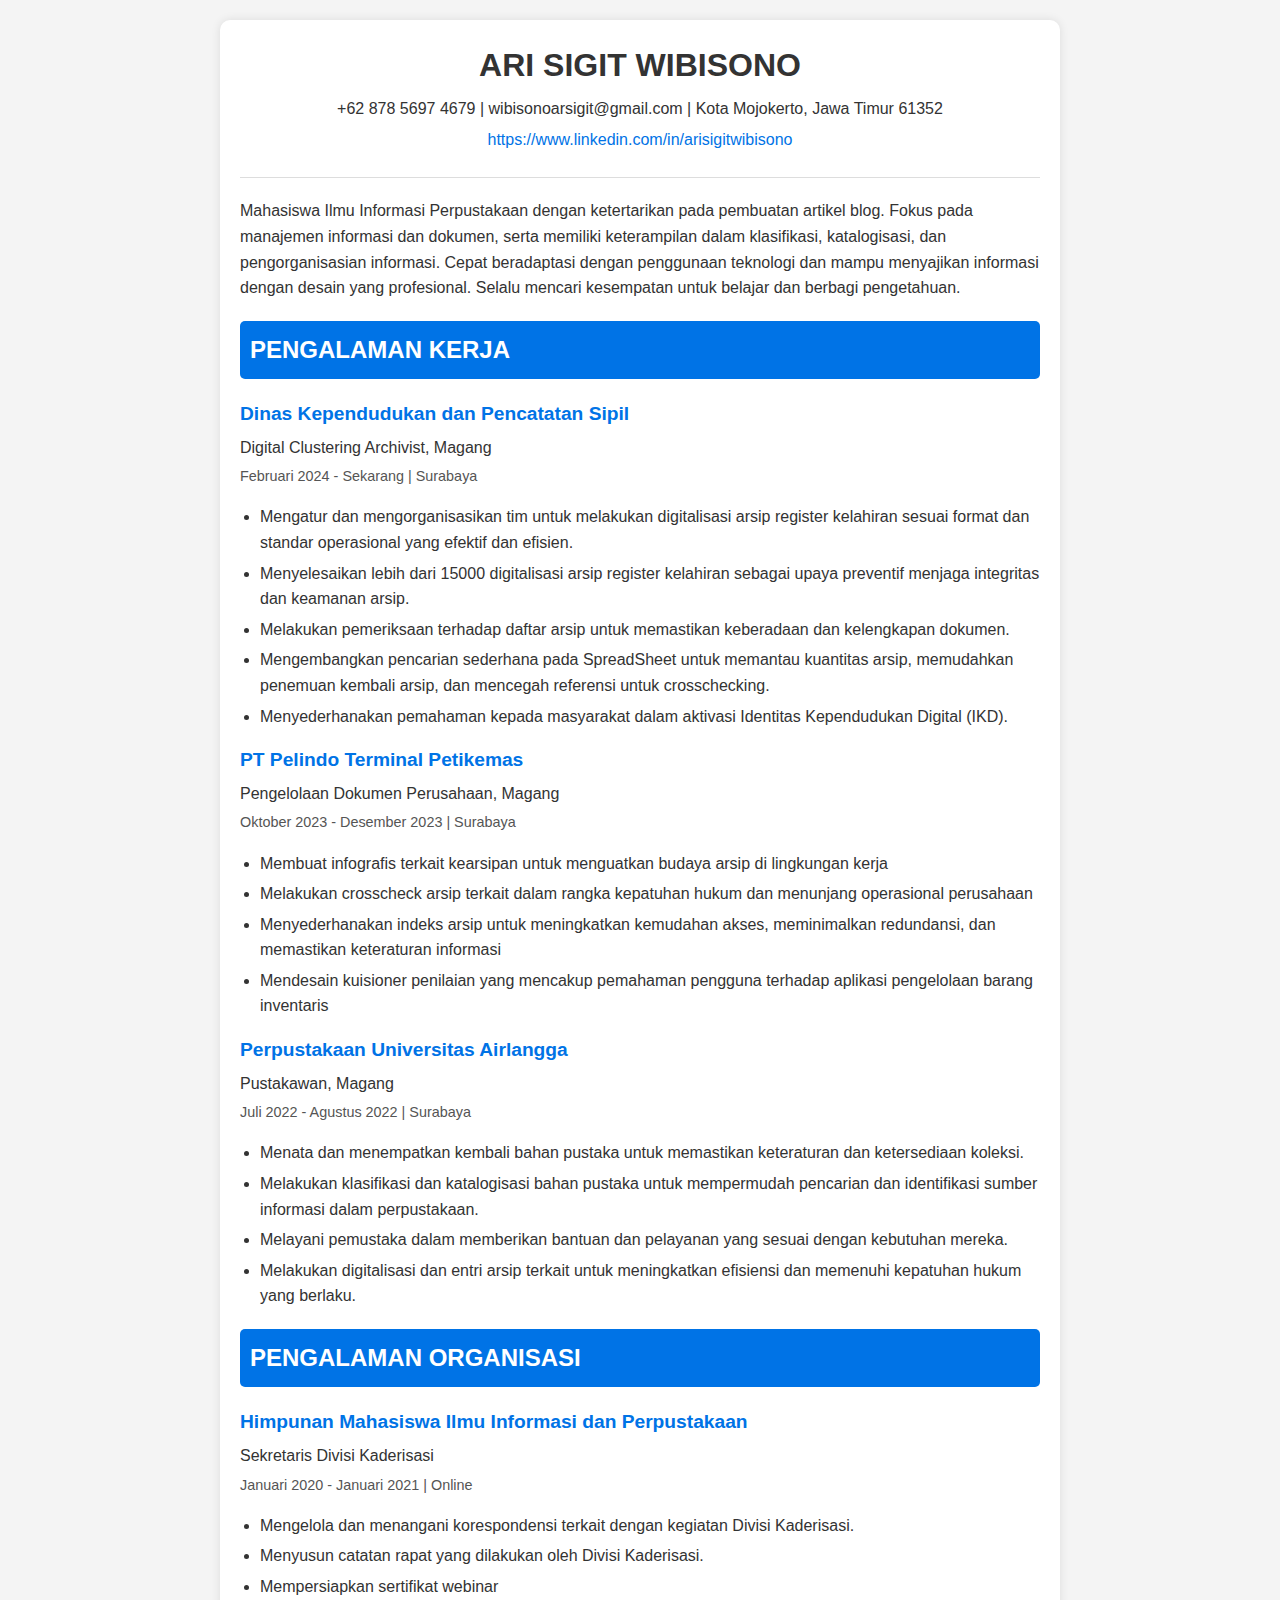
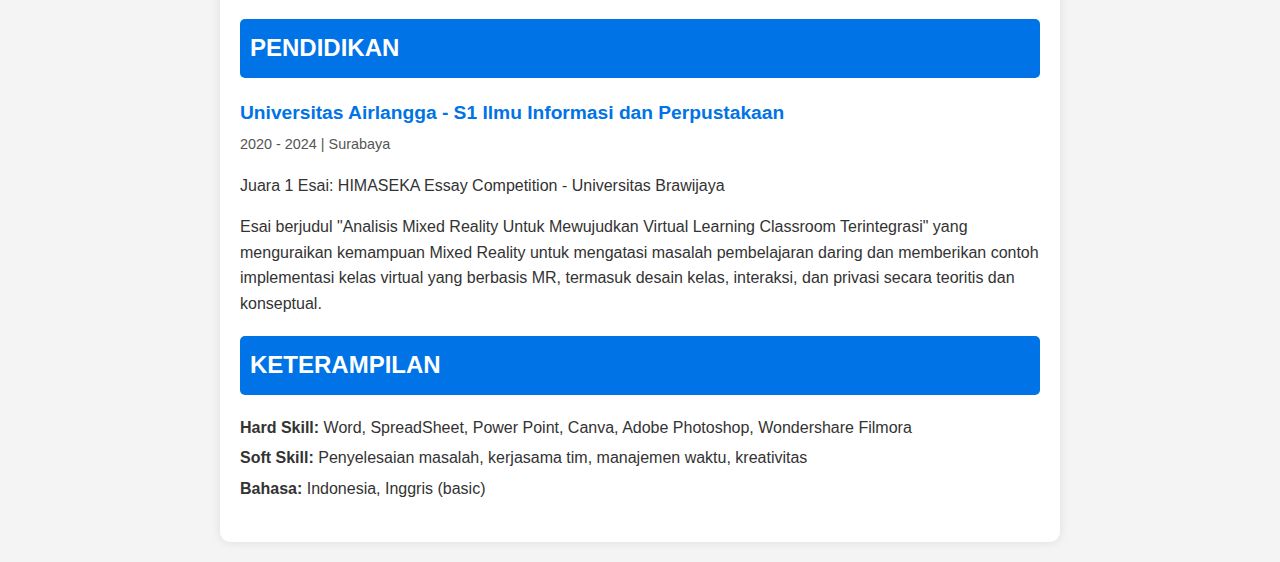
==== index.html @ f79d6c7e "Create index.html" ====
<!DOCTYPE html>
<html lang="en">
<head>
    <meta charset="UTF-8">
    <meta name="viewport" content="width=device-width, initial-scale=1.0">
    <title>Resume of Ari Sigit Wibisono</title>
    <style>
        body {
            font-family: Arial, sans-serif;
            line-height: 1.6;
            color: #333;
            background-color: #f4f4f4;
            margin: 0;
            padding: 20px;
        }

        .container {
            max-width: 800px;
            margin: auto;
            background: #fff;
            padding: 20px;
            border-radius: 10px;
            box-shadow: 0 0 10px rgba(0, 0, 0, 0.1);
        }

        header {
            text-align: center;
            border-bottom: 1px solid #ddd;
            padding-bottom: 20px;
        }

        header h1 {
            margin: 0;
            font-size: 2em;
            color: #333;
        }

        header p {
            margin: 5px 0;
        }

        header a {
            color: #0073e6;
            text-decoration: none;
        }

        section {
            margin: 20px 0;
        }

        h2 {
            background: #0073e6;
            color: #fff;
            padding: 10px;
            border-radius: 5px;
        }

        .job, .org, .edu {
            margin: 10px 0;
        }

        h3 {
            margin: 0;
            font-size: 1.2em;
            color: #0073e6;
        }

        h4 {
            margin: 5px 0;
            font-size: 1em;
            font-weight: normal;
        }

        h5 {
            margin: 5px 0;
            font-size: 0.9em;
            font-weight: normal;
            color: #555;
        }

        ul {
            list-style-type: disc;
            padding-left: 20px;
        }

        ul li {
            margin: 5px 0;
        }

        .skills ul {
            list-style-type: none;
            padding: 0;
        }

        .skills ul li {
            margin: 5px 0;
        }
    </style>
</head>
<body>
    <div class="container">
        <header>
            <h1>ARI SIGIT WIBISONO</h1>
            <p>+62 878 5697 4679 | wibisonoarsigit@gmail.com | Kota Mojokerto, Jawa Timur 61352</p>
            <p><a href="https://www.linkedin.com/in/arisigitwibisono">https://www.linkedin.com/in/arisigitwibisono</a></p>
        </header>
        <section class="summary">
            <p>Mahasiswa Ilmu Informasi Perpustakaan dengan ketertarikan pada pembuatan artikel blog. Fokus pada manajemen informasi dan dokumen, serta memiliki keterampilan dalam klasifikasi, katalogisasi, dan pengorganisasian informasi. Cepat beradaptasi dengan penggunaan teknologi dan mampu menyajikan informasi dengan desain yang profesional. Selalu mencari kesempatan untuk belajar dan berbagi pengetahuan.</p>
        </section>
        <section class="experience">
            <h2>PENGALAMAN KERJA</h2>
            <div class="job">
                <h3>Dinas Kependudukan dan Pencatatan Sipil</h3>
                <h4>Digital Clustering Archivist, Magang</h4>
                <h5>Februari 2024 - Sekarang | Surabaya</h5>
                <ul>
                    <li>Mengatur dan mengorganisasikan tim untuk melakukan digitalisasi arsip register kelahiran sesuai format dan standar operasional yang efektif dan efisien.</li>
                    <li>Menyelesaikan lebih dari 15000 digitalisasi arsip register kelahiran sebagai upaya preventif menjaga integritas dan keamanan arsip.</li>
                    <li>Melakukan pemeriksaan terhadap daftar arsip untuk memastikan keberadaan dan kelengkapan dokumen.</li>
                    <li>Mengembangkan pencarian sederhana pada SpreadSheet untuk memantau kuantitas arsip, memudahkan penemuan kembali arsip, dan mencegah referensi untuk crosschecking.</li>
                    <li>Menyederhanakan pemahaman kepada masyarakat dalam aktivasi Identitas Kependudukan Digital (IKD).</li>
                </ul>
            </div>
            <div class="job">
                <h3>PT Pelindo Terminal Petikemas</h3>
                <h4>Pengelolaan Dokumen Perusahaan, Magang</h5>
                <h5>Oktober 2023 - Desember 2023 | Surabaya</h5>
                <ul>
                    <li>Membuat infografis terkait kearsipan untuk menguatkan budaya arsip di lingkungan kerja</li>
                    <li>Melakukan crosscheck arsip terkait dalam rangka kepatuhan hukum dan menunjang operasional perusahaan</li>
                    <li>Menyederhanakan indeks arsip untuk meningkatkan kemudahan akses, meminimalkan redundansi, dan memastikan keteraturan informasi</li>
                    <li>Mendesain kuisioner penilaian yang mencakup pemahaman pengguna terhadap aplikasi pengelolaan barang inventaris</li>
                </ul>
            </div>
            <div class="job">
                <h3>Perpustakaan Universitas Airlangga</h3>
                <h4>Pustakawan, Magang</h4>
                <h5>Juli 2022 - Agustus 2022 | Surabaya</h5>
                <ul>
                    <li>Menata dan menempatkan kembali bahan pustaka untuk memastikan keteraturan dan ketersediaan koleksi.</li>
                    <li>Melakukan klasifikasi dan katalogisasi bahan pustaka untuk mempermudah pencarian dan identifikasi sumber informasi dalam perpustakaan.</li>
                    <li>Melayani pemustaka dalam memberikan bantuan dan pelayanan yang sesuai dengan kebutuhan mereka.</li>
                    <li>Melakukan digitalisasi dan entri arsip terkait untuk meningkatkan efisiensi dan memenuhi kepatuhan hukum yang berlaku.</li>
                </ul>
            </div>
        </section>
        <section class="organization">
            <h2>PENGALAMAN ORGANISASI</h2>
            <div class="org">
                <h3>Himpunan Mahasiswa Ilmu Informasi dan Perpustakaan</h3>
                <h4>Sekretaris Divisi Kaderisasi</h4>
                <h5>Januari 2020 - Januari 2021 | Online</h5>
                <ul>
                    <li>Mengelola dan menangani korespondensi terkait dengan kegiatan Divisi Kaderisasi.</li>
                    <li>Menyusun catatan rapat yang dilakukan oleh Divisi Kaderisasi.</li>
                    <li>Mempersiapkan sertifikat webinar</li>
                </ul>
            </div>
        </section>
        <section class="education">
            <h2>PENDIDIKAN</h2>
            <div class="edu">
                <h3>Universitas Airlangga - S1 Ilmu Informasi dan Perpustakaan</h3>
                <h5>2020 - 2024 | Surabaya</h5>
                <p>Juara 1 Esai: HIMASEKA Essay Competition - Universitas Brawijaya</p>
                <p>Esai berjudul "Analisis Mixed Reality Untuk Mewujudkan Virtual Learning Classroom Terintegrasi" yang menguraikan kemampuan Mixed Reality untuk mengatasi masalah pembelajaran daring dan memberikan contoh implementasi kelas virtual yang berbasis MR, termasuk desain kelas, interaksi, dan privasi secara teoritis dan konseptual.</p>
            </div>
        </section>
        <section class="skills">
            <h2>KETERAMPILAN</h2>
            <ul>
                <li><strong>Hard Skill:</strong> Word, SpreadSheet, Power Point, Canva, Adobe Photoshop, Wondershare Filmora</li>
                <li><strong>Soft Skill:</strong> Penyelesaian masalah, kerjasama tim, manajemen waktu, kreativitas</li>
                <li><strong>Bahasa:</strong> Indonesia, Inggris (basic)</li>
            </ul>
        </section>
    </div>
</body>
</html>
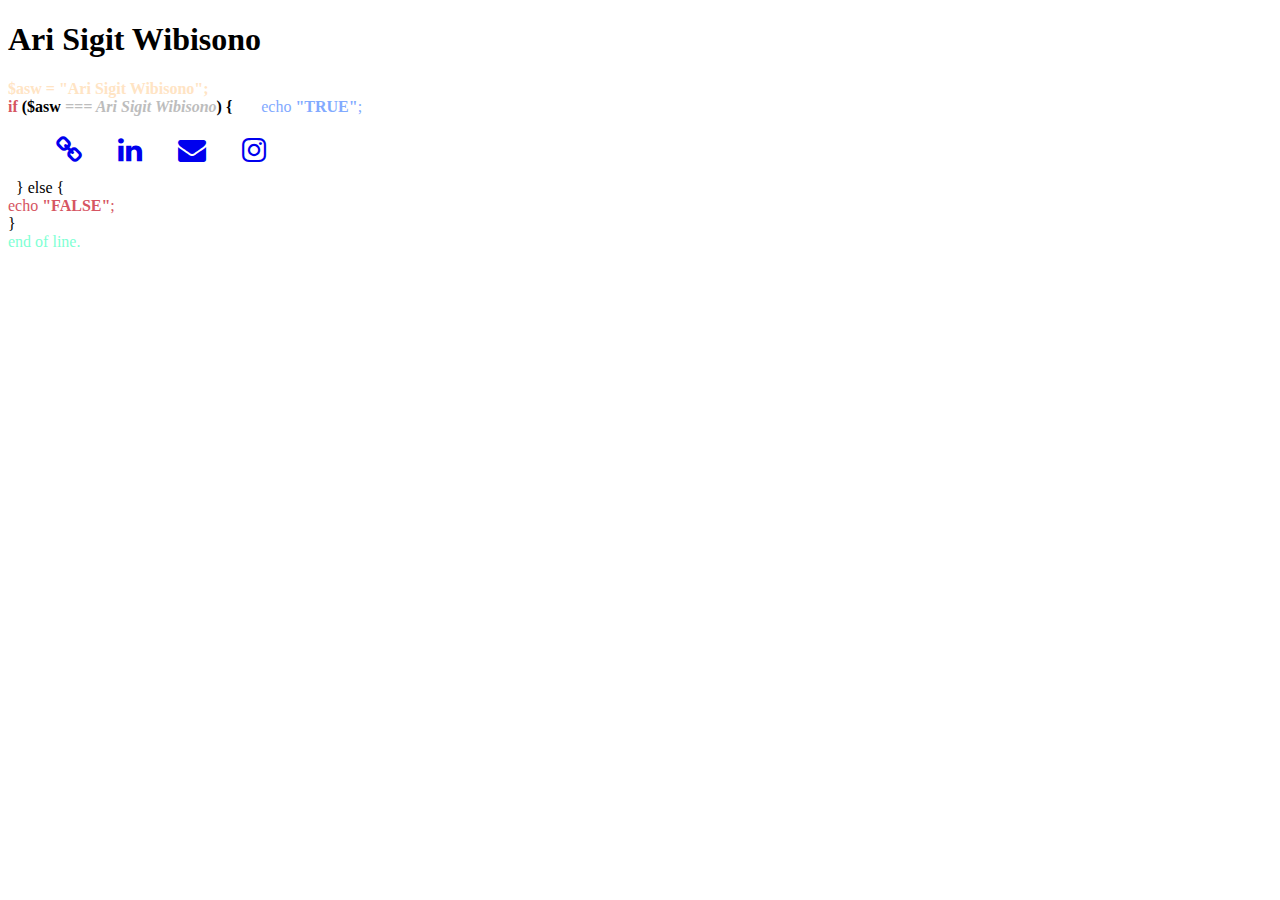
==== commit cd224879: "Update index.html" ====
--- a/index.html
+++ b/index.html
@@ -1,179 +1,54 @@
 <!DOCTYPE html>
-<html lang="en">
+<html lang="en" >
 <head>
-    <meta charset="UTF-8">
-    <meta name="viewport" content="width=device-width, initial-scale=1.0">
-    <title>Resume of Ari Sigit Wibisono</title>
-    <style>
-        body {
-            font-family: Arial, sans-serif;
-            line-height: 1.6;
-            color: #333;
-            background-color: #f4f4f4;
-            margin: 0;
-            padding: 20px;
-        }
-
-        .container {
-            max-width: 800px;
-            margin: auto;
-            background: #fff;
-            padding: 20px;
-            border-radius: 10px;
-            box-shadow: 0 0 10px rgba(0, 0, 0, 0.1);
-        }
-
-        header {
-            text-align: center;
-            border-bottom: 1px solid #ddd;
-            padding-bottom: 20px;
-        }
-
-        header h1 {
-            margin: 0;
-            font-size: 2em;
-            color: #333;
-        }
-
-        header p {
-            margin: 5px 0;
-        }
-
-        header a {
-            color: #0073e6;
-            text-decoration: none;
-        }
-
-        section {
-            margin: 20px 0;
-        }
-
-        h2 {
-            background: #0073e6;
-            color: #fff;
-            padding: 10px;
-            border-radius: 5px;
-        }
-
-        .job, .org, .edu {
-            margin: 10px 0;
-        }
-
-        h3 {
-            margin: 0;
-            font-size: 1.2em;
-            color: #0073e6;
-        }
-
-        h4 {
-            margin: 5px 0;
-            font-size: 1em;
-            font-weight: normal;
-        }
-
-        h5 {
-            margin: 5px 0;
-            font-size: 0.9em;
-            font-weight: normal;
-            color: #555;
-        }
-
-        ul {
-            list-style-type: disc;
-            padding-left: 20px;
-        }
-
-        ul li {
-            margin: 5px 0;
-        }
-
-        .skills ul {
-            list-style-type: none;
-            padding: 0;
-        }
-
-        .skills ul li {
-            margin: 5px 0;
-        }
-    </style>
+  <link rel="stylesheet" href="https://cdnjs.cloudflare.com/ajax/libs/font-awesome/4.7.0/css/font-awesome.min.css">
+</head>
+  <meta charset="UTF-8">
+  <title>ASW</title>
+  <link rel="stylesheet" href="./style.css">
+  <link rel="icon" href="favicon.png" type="image/png">
 </head>
 <body>
-    <div class="container">
-        <header>
-            <h1>ARI SIGIT WIBISONO</h1>
-            <p>+62 878 5697 4679 | wibisonoarsigit@gmail.com | Kota Mojokerto, Jawa Timur 61352</p>
-            <p><a href="https://www.linkedin.com/in/arisigitwibisono">https://www.linkedin.com/in/arisigitwibisono</a></p>
-        </header>
-        <section class="summary">
-            <p>Mahasiswa Ilmu Informasi Perpustakaan dengan ketertarikan pada pembuatan artikel blog. Fokus pada manajemen informasi dan dokumen, serta memiliki keterampilan dalam klasifikasi, katalogisasi, dan pengorganisasian informasi. Cepat beradaptasi dengan penggunaan teknologi dan mampu menyajikan informasi dengan desain yang profesional. Selalu mencari kesempatan untuk belajar dan berbagi pengetahuan.</p>
-        </section>
-        <section class="experience">
-            <h2>PENGALAMAN KERJA</h2>
-            <div class="job">
-                <h3>Dinas Kependudukan dan Pencatatan Sipil</h3>
-                <h4>Digital Clustering Archivist, Magang</h4>
-                <h5>Februari 2024 - Sekarang | Surabaya</h5>
-                <ul>
-                    <li>Mengatur dan mengorganisasikan tim untuk melakukan digitalisasi arsip register kelahiran sesuai format dan standar operasional yang efektif dan efisien.</li>
-                    <li>Menyelesaikan lebih dari 15000 digitalisasi arsip register kelahiran sebagai upaya preventif menjaga integritas dan keamanan arsip.</li>
-                    <li>Melakukan pemeriksaan terhadap daftar arsip untuk memastikan keberadaan dan kelengkapan dokumen.</li>
-                    <li>Mengembangkan pencarian sederhana pada SpreadSheet untuk memantau kuantitas arsip, memudahkan penemuan kembali arsip, dan mencegah referensi untuk crosschecking.</li>
-                    <li>Menyederhanakan pemahaman kepada masyarakat dalam aktivasi Identitas Kependudukan Digital (IKD).</li>
-                </ul>
-            </div>
-            <div class="job">
-                <h3>PT Pelindo Terminal Petikemas</h3>
-                <h4>Pengelolaan Dokumen Perusahaan, Magang</h5>
-                <h5>Oktober 2023 - Desember 2023 | Surabaya</h5>
-                <ul>
-                    <li>Membuat infografis terkait kearsipan untuk menguatkan budaya arsip di lingkungan kerja</li>
-                    <li>Melakukan crosscheck arsip terkait dalam rangka kepatuhan hukum dan menunjang operasional perusahaan</li>
-                    <li>Menyederhanakan indeks arsip untuk meningkatkan kemudahan akses, meminimalkan redundansi, dan memastikan keteraturan informasi</li>
-                    <li>Mendesain kuisioner penilaian yang mencakup pemahaman pengguna terhadap aplikasi pengelolaan barang inventaris</li>
-                </ul>
-            </div>
-            <div class="job">
-                <h3>Perpustakaan Universitas Airlangga</h3>
-                <h4>Pustakawan, Magang</h4>
-                <h5>Juli 2022 - Agustus 2022 | Surabaya</h5>
-                <ul>
-                    <li>Menata dan menempatkan kembali bahan pustaka untuk memastikan keteraturan dan ketersediaan koleksi.</li>
-                    <li>Melakukan klasifikasi dan katalogisasi bahan pustaka untuk mempermudah pencarian dan identifikasi sumber informasi dalam perpustakaan.</li>
-                    <li>Melayani pemustaka dalam memberikan bantuan dan pelayanan yang sesuai dengan kebutuhan mereka.</li>
-                    <li>Melakukan digitalisasi dan entri arsip terkait untuk meningkatkan efisiensi dan memenuhi kepatuhan hukum yang berlaku.</li>
-                </ul>
-            </div>
-        </section>
-        <section class="organization">
-            <h2>PENGALAMAN ORGANISASI</h2>
-            <div class="org">
-                <h3>Himpunan Mahasiswa Ilmu Informasi dan Perpustakaan</h3>
-                <h4>Sekretaris Divisi Kaderisasi</h4>
-                <h5>Januari 2020 - Januari 2021 | Online</h5>
-                <ul>
-                    <li>Mengelola dan menangani korespondensi terkait dengan kegiatan Divisi Kaderisasi.</li>
-                    <li>Menyusun catatan rapat yang dilakukan oleh Divisi Kaderisasi.</li>
-                    <li>Mempersiapkan sertifikat webinar</li>
-                </ul>
-            </div>
-        </section>
-        <section class="education">
-            <h2>PENDIDIKAN</h2>
-            <div class="edu">
-                <h3>Universitas Airlangga - S1 Ilmu Informasi dan Perpustakaan</h3>
-                <h5>2020 - 2024 | Surabaya</h5>
-                <p>Juara 1 Esai: HIMASEKA Essay Competition - Universitas Brawijaya</p>
-                <p>Esai berjudul "Analisis Mixed Reality Untuk Mewujudkan Virtual Learning Classroom Terintegrasi" yang menguraikan kemampuan Mixed Reality untuk mengatasi masalah pembelajaran daring dan memberikan contoh implementasi kelas virtual yang berbasis MR, termasuk desain kelas, interaksi, dan privasi secara teoritis dan konseptual.</p>
-            </div>
-        </section>
-        <section class="skills">
-            <h2>KETERAMPILAN</h2>
-            <ul>
-                <li><strong>Hard Skill:</strong> Word, SpreadSheet, Power Point, Canva, Adobe Photoshop, Wondershare Filmora</li>
-                <li><strong>Soft Skill:</strong> Penyelesaian masalah, kerjasama tim, manajemen waktu, kreativitas</li>
-                <li><strong>Bahasa:</strong> Indonesia, Inggris (basic)</li>
-            </ul>
-        </section>
-    </div>
+<div class="code-area">
+  <div class="h1-name">
+    <h1>Ari Sigit Wibisono</h1>
+  </div>
+  <span style="font-weight: 700;">
+    <span style="color: bisque;">$asw = "Ari Sigit Wibisono";</span><br>
+    <span style="color:#d65562;">
+      if
+    </span>
+	  ($asw <span style="font-style: italic;color:#bdbdbd;">=== Ari Sigit Wibisono</span><span style="font-style: italic;color:#bdbdbd;"></span>)
+    {
+  </span>
+  <span>
+    <span style="padding-left: 15px;color:#82aaff">
+       <i style="width: 10px;display:inline-block"></i>echo <b>"TRUE"</b>;
+    </span>
+    
+  <span>
+    <span>
+    </span>
+	  <span style="display:block; margin-top:20px">
+		 <a href="https://arisigitwibisono.my.id/" target="_blank"><span style="margin-left:48px"><i title="dribbble" style="font-size:28px;" class="fa fa-link"></i></span></a> 
+		 <a href="https://id.linkedin.com/in/arisigitwibisono" target="_blank"><span style="margin-left:32px"><i title="Linkedin" style="font-size:28px;" class="fa fa-linkedin"></i></span></a>
+		 <a href="mailto:wibisonoarisigit@gmail.com?Subject=Hai Ari, mari bicara" target="_blank"><span style="margin-left:32px"><i title="gmail" style="font-size:28px;" class="fa fa-envelope"></i></span></a>
+     <a href="https://instagram.com/arsigitw" target="_blank"><span style="margin-left:32px"><i title="Github.com" style="font-size:28px;" class="fa fa-instagram"></i></span></a>
+		  <div style="margin-bottom: 15px;"></div>
+		  &nbsp;&nbsp;} else {
+	  </span>
+	  <span style="display:block;color: #d65562;">echo <b>"FALSE"</b>;</span>
+  </span>
+</span>
+
+</span>
+</span>
+<span style="display:block">}</span>
+<span style="color: aquamarine;">end of line.</span>
+</span>
+</div>
+<!-- partial -->
+  <script  src="./script.js"></script>
+
 </body>
 </html>
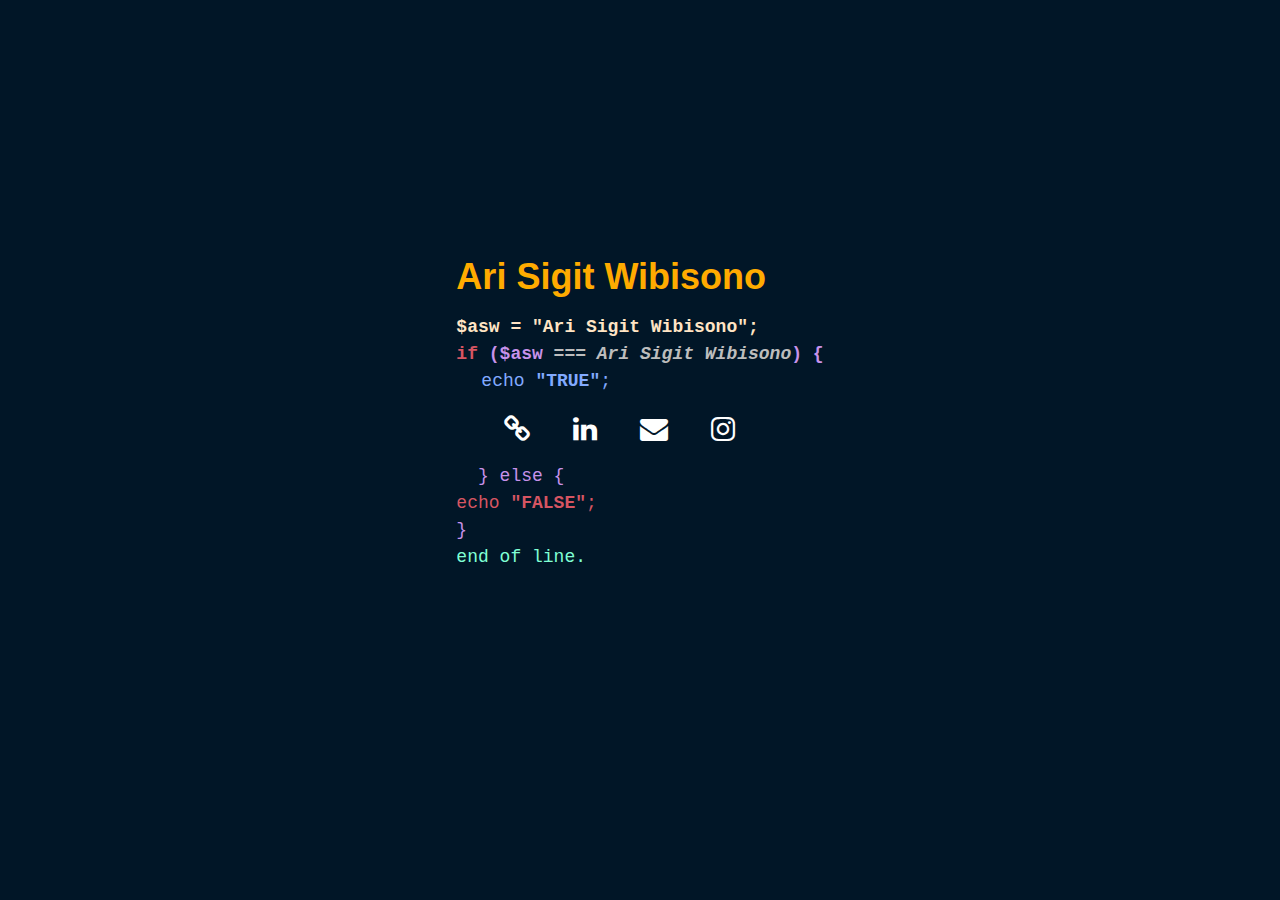
==== commit 010fdf0b: "Update index.html" ====
--- a/index.html
+++ b/index.html
@@ -4,6 +4,7 @@
   <link rel="stylesheet" href="https://cdnjs.cloudflare.com/ajax/libs/font-awesome/4.7.0/css/font-awesome.min.css">
 </head>
   <meta charset="UTF-8">
+	<meta name="viewport" content="width=device-width, initial-scale=1.0">
   <title>ASW</title>
   <link rel="stylesheet" href="./style.css">
   <link rel="icon" href="favicon.png" type="image/png">
--- a/style.css
+++ b/style.css
@@ -0,0 +1,44 @@
+/* Styles of the 404 page of my website. */
+
+body {
+    background: #011627;;
+}
+
+a {
+	color: #fff;
+}
+.h1-name{
+    font-family: 'Gill Sans', 'Gill Sans MT', Calibri, 'Trebuchet MS', sans-serif;
+    font-weight: 100;
+    color: #FFAB00;
+}
+.code-area {
+    color: #c792ea;
+    font-family: 'Courier New', Courier, monospace;
+    font-size: 18px;
+    line-height: 1.5em;
+	cursor: default;
+    position: absolute;
+    width: 320px;
+	min-width: 320px;
+    top: 45%;
+    left: 50%;
+    -webkit-transform: translate(-50%, -50%);
+    transform: translate(-50%, -50%);
+}
+
+.code-area > span {
+    display: block;
+}
+
+@media screen and (max-width: 320px) {
+    .code-area {
+		font-size: 5vw;
+		min-width: auto;
+        width: 95%;
+		margin: auto;
+		padding: 5px;
+		padding-left: 10px;
+		line-height: 6.5vw;
+    }
+}